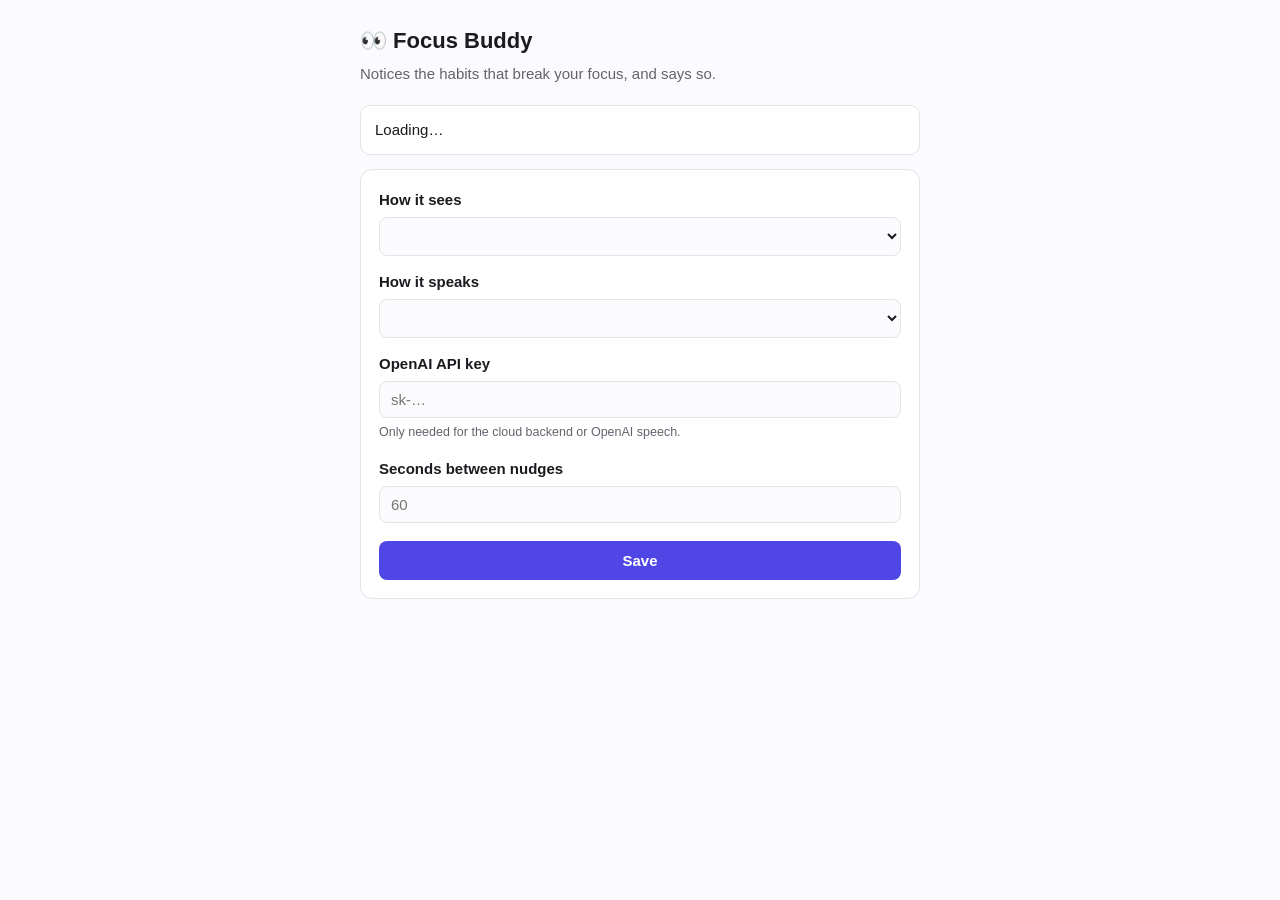
==== src/focus_buddy/static/index.html @ 5056e7af "Add a dashboard settings page so the app can be configured at all An app-store install arrives with " ====
<!doctype html>
<html lang="en">
<head>
<meta charset="utf-8" />
<meta name="viewport" content="width=device-width, initial-scale=1" />
<title>Focus Buddy settings</title>
<style>
  :root { color-scheme: light dark; --fg:#1a1a1f; --muted:#63636e; --bg:#fbfbfd;
          --card:#fff; --line:#e3e3ea; --accent:#4f46e5; --ok:#0f7b4f; --bad:#b42318; }
  @media (prefers-color-scheme: dark) {
    :root { --fg:#ececf1; --muted:#a0a0ae; --bg:#141419; --card:#1c1c23;
            --line:#2e2e38; --accent:#8b85f5; --ok:#4ade80; --bad:#f87171; }
  }
  * { box-sizing: border-box; }
  body { margin:0; padding:24px; background:var(--bg); color:var(--fg);
         font:15px/1.55 -apple-system, BlinkMacSystemFont, "Segoe UI", sans-serif; }
  main { max-width: 560px; margin: 0 auto; }
  h1 { font-size:22px; margin:0 0 4px; }
  p.sub { color:var(--muted); margin:0 0 20px; }
  .card { background:var(--card); border:1px solid var(--line); border-radius:12px;
          padding:18px; margin-bottom:14px; }
  label { display:block; font-weight:600; margin:14px 0 6px; }
  label:first-child { margin-top:0; }
  input, select { width:100%; padding:9px 11px; border:1px solid var(--line);
                  border-radius:8px; background:var(--bg); color:var(--fg); font-size:15px; }
  small { display:block; color:var(--muted); margin-top:5px; }
  button { margin-top:18px; width:100%; padding:11px; border:0; border-radius:8px;
           background:var(--accent); color:#fff; font-size:15px; font-weight:600; cursor:pointer; }
  button:disabled { opacity:.55; cursor:default; }
  #status { margin-bottom:14px; padding:12px 14px; border-radius:10px;
            border:1px solid var(--line); background:var(--card); }
  .ok  { color:var(--ok); font-weight:600; }
  .bad { color:var(--bad); font-weight:600; }
  ul { margin:8px 0 0; padding-left:20px; color:var(--muted); }
</style>
</head>
<body>
<main>
  <h1>👀 Focus Buddy</h1>
  <p class="sub">Notices the habits that break your focus, and says so.</p>

  <div id="status">Loading…</div>

  <div class="card">
    <label for="backend">How it sees</label>
    <select id="backend"></select>
    <small id="backend-help"></small>

    <label for="speech">How it speaks</label>
    <select id="speech"></select>

    <label for="key">OpenAI API key</label>
    <input id="key" type="password" placeholder="sk-…" autocomplete="off" />
    <small id="key-help">Only needed for the cloud backend or OpenAI speech.</small>

    <label for="cooldown">Seconds between nudges</label>
    <input id="cooldown" type="number" min="3" step="1" placeholder="60" />

    <button id="save">Save</button>
  </div>
</main>

<script>
const HELP = {
  "edge": "Landmark geometry on this machine. No API key, no model, ~0.05s a frame. Detects face-touching, nail-biting, gaze and whether you are at the desk — but not phone use. Needs the sidecar: run focus-buddy-setup-sidecar once.",
  "cloud": "An OpenAI vision model. Detects everything including phone use. Needs an API key and sends each frame to OpenAI.",
  "edge-vlm": "The old local vision model. Kept because it runs, not because it works: it scored at chance on a labelled set and takes seconds per frame."
};

const $ = (id) => document.getElementById(id);

function fill(sel, options, value) {
  sel.innerHTML = "";
  for (const o of options) {
    const el = document.createElement("option");
    el.value = o; el.textContent = o;
    if (o === value) el.selected = true;
    sel.appendChild(el);
  }
}

function render(s) {
  fill($("backend"), s.backends, s.backend);
  fill($("speech"), s.speech_engines, s.speech);
  $("cooldown").value = s.nudge_cooldown_s;
  $("key").placeholder = s.has_api_key ? `saved (${s.api_key_hint})` : "sk-…";
  $("backend-help").textContent = HELP[$("backend").value] || "";

  const box = $("status");
  if (s.ready) {
    box.innerHTML = `<span class="ok">Ready.</span> Focus Buddy will start watching.`;
  } else {
    box.innerHTML = `<span class="bad">Not configured yet.</span><ul>`
      + s.errors.map(e => `<li>${e.replace(/</g, "&lt;")}</li>`).join("") + `</ul>`;
  }
  if (s.warnings && s.warnings.length) {
    box.innerHTML += `<ul>` + s.warnings.map(w => `<li>${w.replace(/</g, "&lt;")}</li>`).join("") + `</ul>`;
  }
}

async function load() {
  render(await (await fetch("api/settings")).json());
}

$("backend").addEventListener("change", () => {
  $("backend-help").textContent = HELP[$("backend").value] || "";
});

$("save").addEventListener("click", async () => {
  const btn = $("save");
  btn.disabled = true; btn.textContent = "Saving…";
  const body = {
    FOCUS_BUDDY_BACKEND: $("backend").value,
    FOCUS_BUDDY_SPEECH: $("speech").value,
    FOCUS_BUDDY_NUDGE_COOLDOWN_S: $("cooldown").value,
  };
  // Blank means "keep what is already saved", not "clear it".
  if ($("key").value.trim()) body.OPENAI_API_KEY = $("key").value.trim();
  render(await (await fetch("api/settings", {
    method: "POST",
    headers: { "Content-Type": "application/json" },
    body: JSON.stringify(body),
  })).json());
  $("key").value = "";
  btn.disabled = false; btn.textContent = "Save";
});

load();
setInterval(load, 5000);
</script>
</body>
</html>
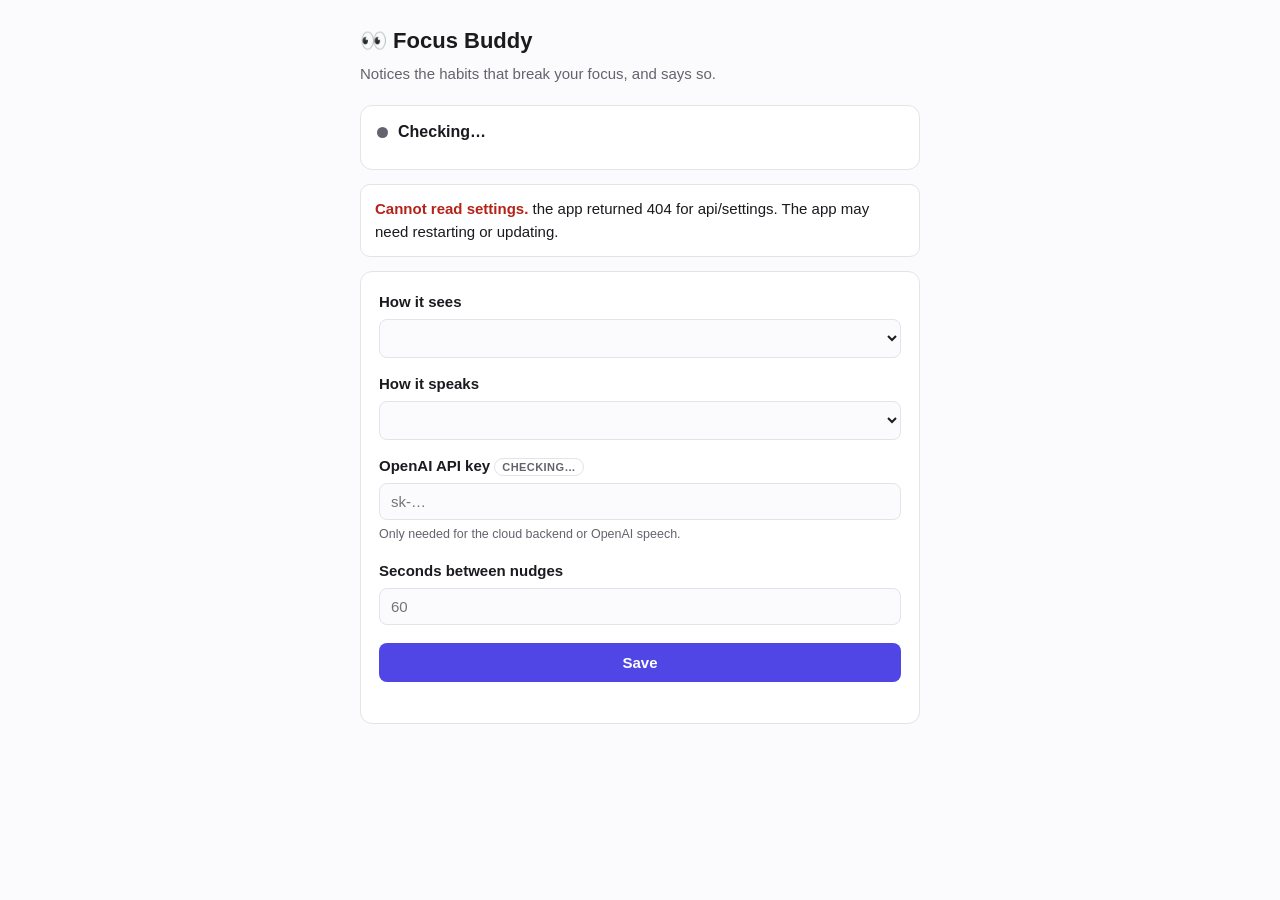
==== commit 89c0d831: "Say whether the robot is running and whether the key is saved The settings page described configurat" ====
--- a/src/focus_buddy/static/index.html
+++ b/src/focus_buddy/static/index.html
@@ -32,6 +32,29 @@
   .ok  { color:var(--ok); font-weight:600; }
   .bad { color:var(--bad); font-weight:600; }
   ul { margin:8px 0 0; padding-left:20px; color:var(--muted); }
+
+  /* The running indicator: the first thing on the page, deliberately. */
+  .live { display:flex; align-items:center; gap:10px; flex-wrap:wrap;
+          background:var(--card); border:1px solid var(--line);
+          border-radius:12px; padding:14px 16px; margin-bottom:14px; }
+  .dot { width:11px; height:11px; border-radius:50%; flex:0 0 auto;
+         background:var(--muted); box-shadow:0 0 0 3px transparent; }
+  .dot.ok   { background:var(--ok);  box-shadow:0 0 0 3px color-mix(in srgb, var(--ok) 25%, transparent); }
+  .dot.warn { background:#d97706;    box-shadow:0 0 0 3px color-mix(in srgb, #d97706 25%, transparent); }
+  .dot.off  { background:var(--muted); }
+  #live-text { font-weight:700; font-size:16px; }
+  .live-sub { color:var(--muted); font-size:13px; width:100%; padding-left:21px; }
+
+  .badge { font-size:11px; font-weight:700; text-transform:uppercase;
+           letter-spacing:.04em; padding:2px 7px; border-radius:20px;
+           border:1px solid var(--line); color:var(--muted); vertical-align:middle; }
+  .badge.ok   { color:var(--ok);  border-color:color-mix(in srgb, var(--ok) 45%, transparent); }
+  .badge.warn { color:#d97706;    border-color:color-mix(in srgb, #d97706 45%, transparent); }
+
+  .save-result { margin:10px 0 0; font-size:13px; min-height:1em; }
+  .save-result.ok   { color:var(--ok); }
+  .save-result.warn { color:#d97706; }
+  .save-result.bad  { color:var(--bad); }
 </style>
 </head>
 <body>
@@ -39,6 +62,12 @@
   <h1>👀 Focus Buddy</h1>
   <p class="sub">Notices the habits that break your focus, and says so.</p>
 
+  <div id="live" class="live">
+    <span class="dot" id="dot"></span>
+    <span id="live-text">Checking…</span>
+    <span class="live-sub" id="live-sub"></span>
+  </div>
+
   <div id="status">Loading…</div>
 
   <div class="card">
@@ -49,7 +78,7 @@
     <label for="speech">How it speaks</label>
     <select id="speech"></select>
 
-    <label for="key">OpenAI API key</label>
+    <label for="key">OpenAI API key <span id="key-state" class="badge">checking…</span></label>
     <input id="key" type="password" placeholder="sk-…" autocomplete="off" />
     <small id="key-help">Only needed for the cloud backend or OpenAI speech.</small>
 
@@ -57,6 +86,7 @@
     <input id="cooldown" type="number" min="3" step="1" placeholder="60" />
 
     <button id="save">Save</button>
+    <p id="save-result" class="save-result"></p>
   </div>
 </main>
 
@@ -79,12 +109,47 @@
   }
 }
 
-function render(s) {
-  fill($("backend"), s.backends, s.backend);
-  fill($("speech"), s.speech_engines, s.speech);
-  $("cooldown").value = s.nudge_cooldown_s;
+const LIVE = {
+  watching: ["ok",   "Running",             "the robot is watching"],
+  stalled:  ["warn", "Running, but blind",  "no camera frames arriving"],
+  waiting:  ["warn", "Not running yet",     "waiting on configuration"],
+  stopped:  ["off",  "Stopped",             "the app is not running"],
+};
+
+function plural(n, word) { return `${n} ${word}${n === 1 ? "" : "s"}`; }
+
+function renderLive(rt) {
+  const [cls, title, fallback] = LIVE[rt.state] || LIVE.stopped;
+  $("dot").className = `dot ${cls}`;
+  $("live-text").textContent = title;
+
+  const bits = [];
+  if (rt.detail) bits.push(rt.detail);
+  if (rt.state === "watching" || rt.state === "stalled") {
+    if (rt.frames_seen != null) bits.push(plural(rt.frames_seen, "frame") + " seen");
+    if (rt.seconds_since_frame != null) bits.push(`last ${rt.seconds_since_frame}s ago`);
+    const habits = rt.habits_today || {};
+    const spotted = Object.entries(habits).filter(([, n]) => n > 0)
+      .map(([k, n]) => `${k} ${n}×`);
+    if (spotted.length) bits.push("today: " + spotted.join(", "));
+  }
+  $("live-sub").textContent = bits.length ? bits.join(" · ") : fallback;
+}
+
+// Live parts only. Safe to call on a timer: it never touches a form control,
+// because doing so discarded whatever the user was in the middle of choosing.
+function renderStatus(s) {
+  renderLive(s.runtime || { state: "stopped" });
+
+  const key = $("key-state");
+  if (s.has_api_key) {
+    key.textContent = `saved ${s.api_key_hint}`;
+    key.className = "badge ok";
+  } else {
+    key.textContent = "not set";
+    key.className = "badge warn";
+  }
   $("key").placeholder = s.has_api_key ? `saved (${s.api_key_hint})` : "sk-…";
-  $("backend-help").textContent = HELP[$("backend").value] || "";
 
   const box = $("status");
   if (s.ready) {
@@ -98,8 +163,32 @@
   }
 }
 
-async function load() {
-  render(await (await fetch("api/settings")).json());
+// The form. Only on first load and immediately after a save -- never on a timer.
+function renderForm(s) {
+  fill($("backend"), s.backends, s.backend);
+  fill($("speech"), s.speech_engines, s.speech);
+  $("cooldown").value = s.nudge_cooldown_s;
+  $("backend-help").textContent = HELP[$("backend").value] || "";
+}
+
+function render(s) {
+  renderStatus(s);
+  renderForm(s);
+}
+
+async function load(withForm) {
+  try {
+    const r = await fetch("api/settings");
+    if (!r.ok) throw new Error(`the app returned ${r.status} for api/settings`);
+    const state = await r.json();
+    withForm ? render(state) : renderStatus(state);
+  } catch (err) {
+    // Never leave the page claiming to load. If this endpoint is missing the
+    // app is running an older build, which is worth saying out loud.
+    $("status").innerHTML =
+      `<span class="bad">Cannot read settings.</span> ${err.message}.`
+      + ` The app may need restarting or updating.`;
+  }
 }
 
 $("backend").addEventListener("change", () => {
@@ -116,17 +205,41 @@
   };
   // Blank means "keep what is already saved", not "clear it".
   if ($("key").value.trim()) body.OPENAI_API_KEY = $("key").value.trim();
-  render(await (await fetch("api/settings", {
-    method: "POST",
-    headers: { "Content-Type": "application/json" },
-    body: JSON.stringify(body),
-  })).json());
+  const sentKey = Boolean(body.OPENAI_API_KEY);
+  const result = $("save-result");
+  try {
+    const r = await fetch("api/settings", {
+      method: "POST",
+      headers: { "Content-Type": "application/json" },
+      body: JSON.stringify(body),
+    });
+    if (!r.ok) throw new Error(`the app returned ${r.status}`);
+    const state = await r.json();
+    render(state);
+    if (state.ready) {
+      // Ask the running app to pick the new settings up in place.
+      try { await fetch("api/reload", { method: "POST" }); } catch (e) { /* reported below */ }
+    }
+    // Confirm against what came back, not against the fact we sent something.
+    const saved = [];
+    if (sentKey) saved.push(state.has_api_key ? "API key saved" : "API key NOT saved");
+    saved.push(`backend ${state.backend}`, `speech ${state.speech}`,
+               `${state.nudge_cooldown_s}s between nudges`);
+    result.textContent = "Saved — " + saved.join(", ")
+      + (state.ready ? ". Applying now — the status above will show it restart."
+                     : ". Still not ready; see above.");
+    result.className = "save-result " + (state.ready ? "ok" : "warn");
+  } catch (err) {
+    result.textContent = `Could not save: ${err.message}`;
+    result.className = "save-result bad";
+  }
   $("key").value = "";
   btn.disabled = false; btn.textContent = "Save";
 });
 
-load();
-setInterval(load, 5000);
+load(true);
+// Status only. Passing the form here is what reset a half-made choice.
+setInterval(() => load(false), 5000);
 </script>
 </body>
 </html>
